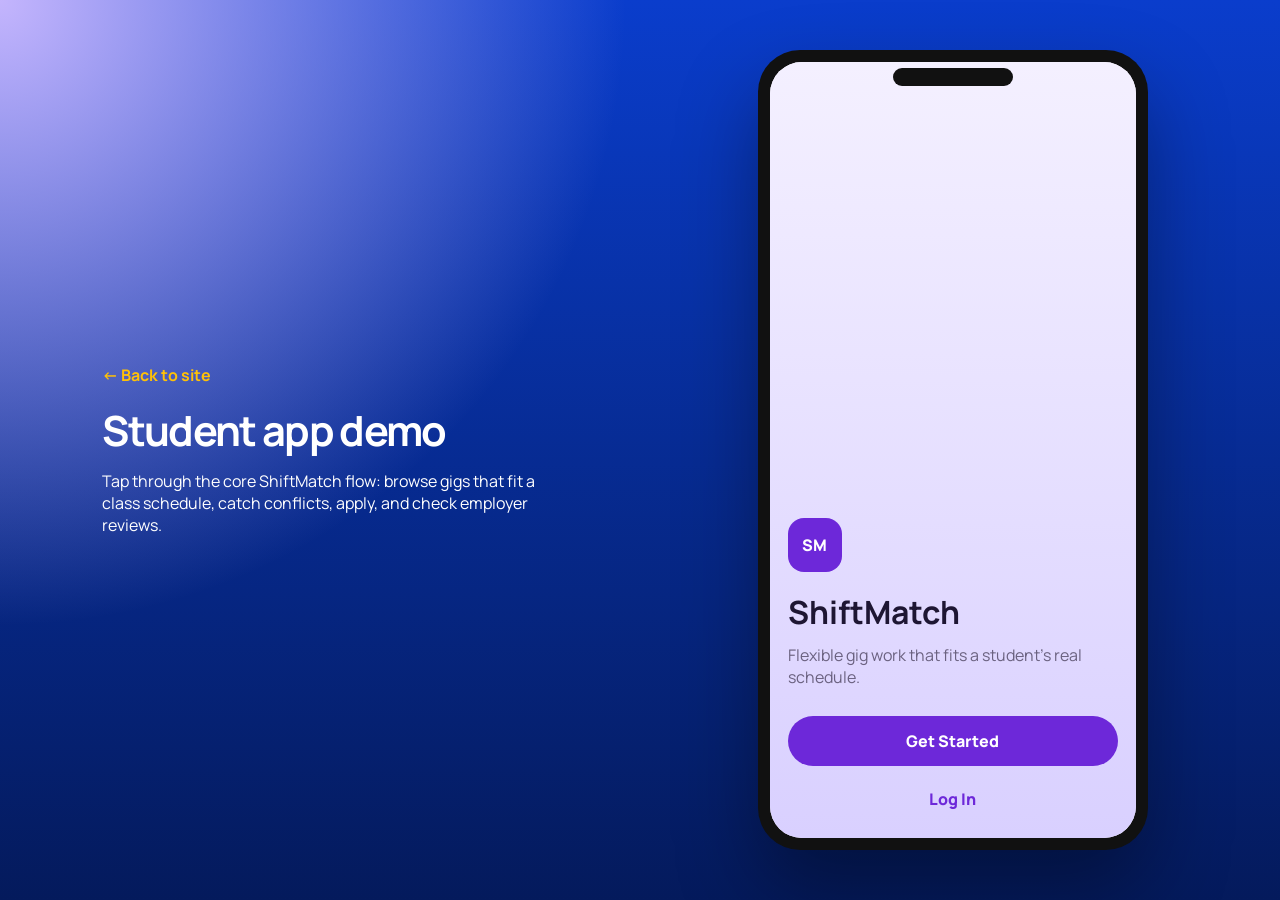
==== app.html @ 70dc3a8c "Add the initial ShiftMatch landing site and student app demo from the pitch deck. Co-authored-by: Cu" ====
<!DOCTYPE html>
<html lang="en">
  <head>
    <meta charset="UTF-8" />
    <meta name="viewport" content="width=device-width, initial-scale=1.0" />
    <title>ShiftMatch App Demo</title>
    <link rel="preconnect" href="https://fonts.googleapis.com" />
    <link rel="preconnect" href="https://fonts.gstatic.com" crossorigin />
    <link
      href="https://fonts.googleapis.com/css2?family=Manrope:wght@400;500;600;700;800&display=swap"
      rel="stylesheet"
    />
    <link rel="stylesheet" href="css/app.css" />
  </head>
  <body>
    <div class="stage">
      <aside class="stage-copy">
        <a class="back" href="index.html">← Back to site</a>
        <h1>Student app demo</h1>
        <p>
          Tap through the core ShiftMatch flow: browse gigs that fit a class
          schedule, catch conflicts, apply, and check employer reviews.
        </p>
      </aside>
      <div class="phone">
        <div class="notch"></div>
        <div id="screen" class="screen"></div>
      </div>
    </div>
    <script src="js/app.js"></script>
  </body>
</html>
---- css/app.css ----
:root {
  --purple: #6d28d9;
  --purple-2: #7c3aed;
  --bg: #f6f3ff;
  --ink: #1e1633;
  --muted: #6b6280;
  --green: #16a34a;
  --red: #e11d48;
}

* {
  box-sizing: border-box;
  margin: 0;
  padding: 0;
}

body {
  font-family: Manrope, system-ui, sans-serif;
  background:
    radial-gradient(circle at 0% 0%, #c4b5fd, transparent 40%),
    linear-gradient(180deg, #0a3dcc, #041a5c);
  min-height: 100vh;
  color: var(--ink);
}

.stage {
  min-height: 100vh;
  display: grid;
  grid-template-columns: 1fr 420px;
  gap: 40px;
  align-items: center;
  padding: 40px 8vw;
}

.stage-copy {
  color: white;
  max-width: 460px;
}

.stage-copy h1 {
  font-size: 2.6rem;
  letter-spacing: -0.04em;
  margin: 16px 0 12px;
}

.back {
  color: #ffc107;
  font-weight: 700;
  text-decoration: none;
}

.phone {
  width: 390px;
  height: 800px;
  background: #111;
  border-radius: 42px;
  padding: 12px;
  box-shadow: 0 40px 80px rgba(0, 0, 0, 0.35);
  position: relative;
}

.notch {
  position: absolute;
  top: 18px;
  left: 50%;
  transform: translateX(-50%);
  width: 120px;
  height: 18px;
  background: #111;
  border-radius: 20px;
  z-index: 2;
}

.screen {
  background: var(--bg);
  height: 100%;
  border-radius: 32px;
  overflow: hidden;
  display: flex;
  flex-direction: column;
}

.view {
  flex: 1;
  overflow: auto;
  padding: 28px 18px 16px;
}

.welcome {
  background: linear-gradient(180deg, #f4f0ff, #d9d0ff);
  display: flex;
  flex-direction: column;
  justify-content: flex-end;
  gap: 10px;
}

.logo-mark {
  width: 54px;
  height: 54px;
  border-radius: 16px;
  background: var(--purple);
  color: white;
  display: grid;
  place-items: center;
  font-weight: 800;
  margin-bottom: 8px;
}

.welcome h2 {
  font-size: 2rem;
}

.sub {
  color: var(--muted);
  margin-bottom: 18px;
}

.primary,
.ghost,
.chip,
.tab {
  border: 0;
  cursor: pointer;
  font: inherit;
}

.primary {
  width: 100%;
  background: var(--purple);
  color: white;
  border-radius: 999px;
  padding: 14px;
  font-weight: 800;
}

.ghost {
  width: 100%;
  background: transparent;
  color: var(--purple);
  padding: 12px;
  font-weight: 800;
}

.top {
  display: flex;
  justify-content: space-between;
  align-items: flex-start;
  gap: 12px;
  margin-bottom: 14px;
}

.banner {
  background: white;
  border-radius: 22px;
  padding: 16px;
  margin-bottom: 16px;
}

.quick {
  display: grid;
  grid-template-columns: repeat(4, 1fr);
  gap: 8px;
  margin: 12px 0 18px;
}

.quick button {
  background: white;
  border: 0;
  border-radius: 16px;
  padding: 10px 6px;
  font-size: 11px;
  font-weight: 700;
}

.gig {
  background: white;
  border-radius: 18px;
  padding: 12px;
  display: grid;
  grid-template-columns: 64px 1fr;
  gap: 10px;
  margin-bottom: 10px;
  text-align: left;
  width: 100%;
  border: 0;
  cursor: pointer;
}

.thumb {
  width: 64px;
  height: 64px;
  border-radius: 14px;
  background: #ddd6fe;
  display: grid;
  place-items: center;
  font-size: 22px;
}

.muted {
  color: var(--muted);
  font-size: 12px;
}

.row {
  display: flex;
  gap: 6px;
  flex-wrap: wrap;
  margin-top: 6px;
}

.pill {
  font-size: 11px;
  background: #efe9ff;
  color: var(--purple);
  border-radius: 999px;
  padding: 3px 8px;
  font-weight: 700;
}

.pill.ok {
  background: #dcfce7;
  color: var(--green);
}

.search {
  width: 100%;
  border: 0;
  background: white;
  border-radius: 14px;
  padding: 12px;
  margin-bottom: 12px;
  font: inherit;
}

.filters {
  display: flex;
  gap: 8px;
  margin-bottom: 12px;
}

.chip {
  background: white;
  border-radius: 999px;
  padding: 8px 12px;
  font-size: 12px;
  font-weight: 700;
}

.chip.active {
  background: var(--purple);
  color: white;
}

.hero-job {
  height: 140px;
  border-radius: 18px;
  background: linear-gradient(160deg, #c4b5fd, #7c3aed);
  margin-bottom: 14px;
}

.price {
  color: var(--green);
  font-weight: 800;
}

.nav-bar {
  display: grid;
  grid-template-columns: repeat(4, 1fr);
  background: white;
  border-top: 1px solid #eee;
  padding: 8px 0 14px;
}

.tab {
  background: transparent;
  color: var(--muted);
  font-size: 11px;
  font-weight: 700;
}

.tab.active {
  color: var(--purple);
}

.day {
  display: flex;
  justify-content: space-between;
  background: white;
  border-radius: 12px;
  padding: 10px 12px;
  margin-bottom: 8px;
  font-size: 13px;
}

.alert {
  background: #ffe4e6;
  color: #9f1239;
  border-radius: 16px;
  padding: 14px;
  margin-top: 12px;
}

.alert button {
  margin-top: 8px;
  background: white;
  border: 0;
  border-radius: 999px;
  padding: 8px 12px;
  font-weight: 800;
  color: var(--red);
}

.stars {
  font-size: 1.6rem;
  font-weight: 800;
}

.bar {
  height: 8px;
  background: #ece7ff;
  border-radius: 99px;
  overflow: hidden;
  margin: 8px 0 12px;
}

.bar span {
  display: block;
  height: 100%;
  background: #22c55e;
}

.review {
  background: white;
  border-radius: 16px;
  padding: 12px;
  margin-bottom: 8px;
}

.status {
  font-size: 11px;
  font-weight: 800;
  padding: 4px 8px;
  border-radius: 999px;
}

.pending {
  background: #fef3c7;
  color: #b45309;
}

.accepted {
  background: #dcfce7;
  color: #15803d;
}

.profile-head {
  text-align: center;
  padding: 12px 0 18px;
}

.avatar {
  width: 74px;
  height: 74px;
  margin: 0 auto 10px;
  border-radius: 50%;
  background: #ddd6fe;
  display: grid;
  place-items: center;
  font-weight: 800;
  font-size: 22px;
}

.stats {
  display: grid;
  grid-template-columns: repeat(3, 1fr);
  gap: 8px;
  margin: 14px 0;
}

.stats div {
  background: white;
  border-radius: 14px;
  padding: 10px;
}

.menu a,
.menu button {
  width: 100%;
  text-align: left;
  background: white;
  border: 0;
  border-radius: 14px;
  padding: 14px;
  margin-bottom: 8px;
  font: inherit;
  font-weight: 700;
}

@media (max-width: 900px) {
  .stage {
    grid-template-columns: 1fr;
    justify-items: center;
    padding: 24px 16px 40px;
  }

  .stage-copy {
    text-align: center;
  }

  .phone {
    width: min(390px, 100%);
    height: 740px;
  }
}
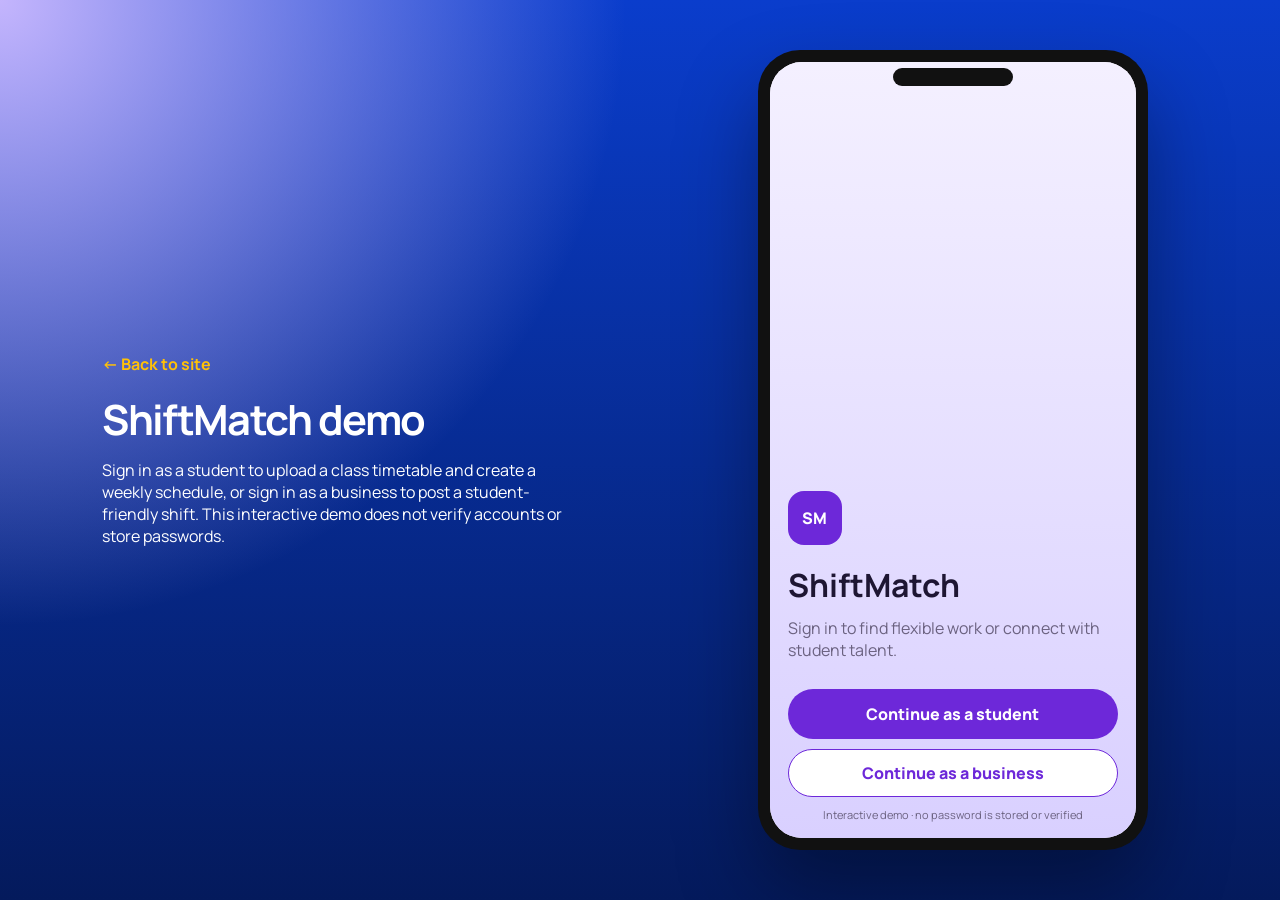
==== commit 3ae5dc57: "Add ShiftMatch student and business workflows Add student and business sign-in flows, uploaded sched" ====
--- a/app.html
+++ b/app.html
@@ -3,7 +3,7 @@
   <head>
     <meta charset="UTF-8" />
     <meta name="viewport" content="width=device-width, initial-scale=1.0" />
-    <title>ShiftMatch App Demo</title>
+    <title>ShiftMatch Student & Business Demo</title>
     <link rel="preconnect" href="https://fonts.googleapis.com" />
     <link rel="preconnect" href="https://fonts.gstatic.com" crossorigin />
     <link
@@ -16,10 +16,11 @@
     <div class="stage">
       <aside class="stage-copy">
         <a class="back" href="index.html">← Back to site</a>
-        <h1>Student app demo</h1>
+        <h1>ShiftMatch demo</h1>
         <p>
-          Tap through the core ShiftMatch flow: browse gigs that fit a class
-          schedule, catch conflicts, apply, and check employer reviews.
+        Sign in as a student to upload a class timetable and create a weekly
+        schedule, or sign in as a business to post a student-friendly shift.
+        This interactive demo does not verify accounts or store passwords.
         </p>
       </aside>
       <div class="phone">
--- a/css/app.css
+++ b/css/app.css
@@ -110,9 +110,109 @@
   font-size: 2rem;
 }
 
+.welcome .secondary-action {
+  width: 100%;
+  border: 1px solid var(--purple);
+  border-radius: 999px;
+  padding: 12px;
+  background: white;
+  color: var(--purple);
+  font: inherit;
+  font-weight: 800;
+  cursor: pointer;
+}
+
 .sub {
   color: var(--muted);
   margin-bottom: 18px;
+}
+
+.demo-note,
+.file-help,
+.schedule-caption {
+  color: var(--muted);
+  font-size: 11px;
+}
+
+.demo-note {
+  text-align: center;
+}
+
+.auth-view {
+  justify-content: flex-start;
+}
+
+.back-button {
+  width: auto;
+  padding: 0 0 10px;
+  text-align: left;
+}
+
+.auth-form,
+.upload-form,
+.business-form {
+  display: grid;
+  gap: 10px;
+  margin: 12px 0;
+}
+
+.auth-form label,
+.upload-form label,
+.business-form label {
+  display: grid;
+  gap: 5px;
+  color: var(--ink);
+  font-size: 12px;
+  font-weight: 700;
+}
+
+.auth-form input,
+.upload-form input,
+.business-form input,
+.business-form select,
+.category-select select,
+.portfolio-form input,
+.portfolio-form textarea {
+  width: 100%;
+  border: 1px solid #ddd6fe;
+  border-radius: 12px;
+  padding: 10px 12px;
+  background: white;
+  color: var(--ink);
+  font: inherit;
+}
+
+.business-form select,
+.category-select select {
+  padding: 10px 12px;
+}
+
+.portfolio-form textarea {
+  resize: vertical;
+}
+
+.category-select {
+  display: grid;
+  gap: 5px;
+  margin-bottom: 12px;
+  color: var(--muted);
+  font-size: 11px;
+  font-weight: 700;
+}
+
+.upload-form input[type="file"] {
+  padding: 8px;
+  font-size: 11px;
+}
+
+.form-message {
+  color: var(--red);
+  font-size: 12px;
+  font-weight: 700;
+}
+
+.file-help {
+  line-height: 1.45;
 }
 
 .primary,
@@ -158,7 +258,7 @@
 
 .quick {
   display: grid;
-  grid-template-columns: repeat(4, 1fr);
+  grid-template-columns: repeat(2, minmax(0, 1fr));
   gap: 8px;
   margin: 12px 0 18px;
 }
@@ -222,6 +322,26 @@
   color: var(--green);
 }
 
+.verification-pending {
+  background: #fef3c7;
+  color: #92400e;
+}
+
+.verification-verified {
+  background: #dcfce7;
+  color: #166534;
+}
+
+.verification-needs-updates,
+.verification-unverified {
+  background: #ffe4e6;
+  color: #9f1239;
+}
+
+[hidden] {
+  display: none !important;
+}
+
 .search {
   width: 100%;
   border: 0;
@@ -290,6 +410,332 @@
   padding: 10px 12px;
   margin-bottom: 8px;
   font-size: 13px;
+}
+
+.class-time {
+  border-left: 3px solid var(--purple);
+}
+
+.free-time {
+  border-left: 3px solid var(--green);
+  background: #f0fdf4;
+}
+
+.schedule-list {
+  margin-top: 14px;
+}
+
+.schedule-caption {
+  margin-top: 8px;
+}
+
+.section-title {
+  margin: 18px 0 8px;
+}
+
+.business-gig {
+  margin: 8px 0;
+  padding: 12px;
+  border-radius: 16px;
+  background: white;
+}
+
+.business-metrics {
+  display: grid;
+  grid-template-columns: repeat(3, minmax(0, 1fr));
+  gap: 8px;
+  margin: 14px 0;
+}
+
+.business-metrics article {
+  display: grid;
+  gap: 2px;
+  padding: 12px 8px;
+  border-radius: 16px;
+  background: white;
+  text-align: center;
+}
+
+.business-metrics strong {
+  color: var(--purple);
+  font-size: 1.35rem;
+}
+
+.business-metrics span {
+  color: var(--muted);
+  font-size: 10px;
+}
+
+.dashboard-actions {
+  display: grid;
+  gap: 8px;
+  margin-bottom: 18px;
+}
+
+.dashboard-action {
+  display: grid;
+  grid-template-columns: 38px 1fr;
+  align-items: center;
+  column-gap: 10px;
+  padding: 12px;
+  border: 0;
+  border-radius: 16px;
+  background: white;
+  color: var(--ink);
+  text-align: left;
+  cursor: pointer;
+  font: inherit;
+}
+
+.dashboard-action > span {
+  grid-row: span 2;
+  display: grid;
+  place-items: center;
+  width: 38px;
+  height: 38px;
+  border-radius: 12px;
+  background: #efe9ff;
+  color: var(--purple);
+  font-size: 20px;
+}
+
+.dashboard-action small {
+  color: var(--muted);
+}
+
+.dashboard-signout {
+  padding: 6px 10px;
+  border: 0;
+  border-radius: 999px;
+  background: white;
+  color: var(--purple);
+  font: inherit;
+  font-size: 11px;
+  font-weight: 800;
+  cursor: pointer;
+}
+
+.section-heading,
+.application-card-head {
+  display: flex;
+  align-items: center;
+  justify-content: space-between;
+  gap: 8px;
+}
+
+.application-card,
+.applicant-card,
+.location-card {
+  margin: 10px 0;
+  padding: 14px;
+  border-radius: 18px;
+  background: white;
+}
+
+.application-card > p,
+.applicant-card > p {
+  margin-top: 6px;
+}
+
+.applicant-actions {
+  display: flex;
+  gap: 8px;
+  margin-top: 12px;
+}
+
+.accept-action,
+.decline-action {
+  flex: 1;
+  padding: 9px 12px;
+  border: 0;
+  border-radius: 999px;
+  font: inherit;
+  font-size: 12px;
+  font-weight: 800;
+  cursor: pointer;
+}
+
+.accept-action {
+  background: #dcfce7;
+  color: #166534;
+}
+
+.decline-action {
+  background: #ffe4e6;
+  color: #9f1239;
+}
+
+.text-action,
+.map-link {
+  border: 0;
+  background: transparent;
+  color: var(--purple);
+  font: inherit;
+  font-size: 12px;
+  font-weight: 800;
+  text-decoration: none;
+  cursor: pointer;
+}
+
+.location-card {
+  display: grid;
+  grid-template-columns: 38px 1fr;
+  gap: 10px;
+  align-items: start;
+}
+
+.location-pin {
+  display: grid;
+  place-items: center;
+  width: 38px;
+  height: 38px;
+  border-radius: 12px;
+  background: #efe9ff;
+  color: var(--purple);
+  font-size: 24px;
+}
+
+.location-copy {
+  min-width: 0;
+}
+
+.location-copy p {
+  margin: 4px 0;
+  overflow-wrap: anywhere;
+}
+
+.detail-map-link {
+  display: inline-block;
+  margin: 4px 0 10px;
+}
+
+.success-message {
+  margin: 12px 0;
+  padding: 10px;
+  border-radius: 12px;
+  background: #dcfce7;
+  color: #166534;
+  font-size: 12px;
+  font-weight: 700;
+}
+
+.status.declined {
+  background: #ffe4e6;
+  color: #9f1239;
+}
+
+.verification-card,
+.portfolio-section,
+.empty-state {
+  background: white;
+  border-radius: 18px;
+  padding: 14px;
+  margin: 12px 0;
+}
+
+.verification-card h3 {
+  margin-bottom: 6px;
+}
+
+.verification-summary {
+  display: flex;
+  align-items: center;
+  justify-content: space-between;
+  gap: 8px;
+  margin: 12px 0 6px;
+}
+
+.documents-form,
+.portfolio-form {
+  display: grid;
+  gap: 10px;
+  margin: 12px 0;
+}
+
+.documents-form label,
+.portfolio-form label {
+  display: grid;
+  gap: 5px;
+  color: var(--ink);
+  font-size: 12px;
+  font-weight: 700;
+}
+
+.documents-form input[type="file"] {
+  width: 100%;
+  border: 1px solid #ddd6fe;
+  border-radius: 12px;
+  padding: 8px;
+  background: white;
+  font: inherit;
+  font-size: 11px;
+}
+
+.share-toggle {
+  grid-template-columns: auto 1fr !important;
+  align-items: center;
+}
+
+.share-toggle input {
+  width: 18px !important;
+  height: 18px;
+  accent-color: var(--purple);
+}
+
+.portfolio-link {
+  margin-top: 14px;
+}
+
+.portfolio-card {
+  display: grid;
+  grid-template-columns: 44px 1fr auto;
+  gap: 10px;
+  align-items: center;
+  width: 100%;
+  padding: 12px;
+  margin: 8px 0;
+  border: 0;
+  border-radius: 16px;
+  background: white;
+  color: var(--ink);
+  text-align: left;
+  font: inherit;
+  cursor: pointer;
+}
+
+.portfolio-card > span:nth-child(2) {
+  min-width: 0;
+}
+
+.portfolio-subtitle {
+  display: block;
+  overflow-wrap: anywhere;
+}
+
+.small-avatar {
+  width: 42px;
+  height: 42px;
+  margin: 0;
+  font-size: 14px;
+}
+
+.portfolio-arrow {
+  color: var(--purple);
+  font-size: 11px;
+  font-weight: 800;
+}
+
+.portfolio-section h3 {
+  margin-bottom: 6px;
+}
+
+.portfolio-section p,
+.portfolio-contact {
+  overflow-wrap: anywhere;
+}
+
+.empty-state {
+  color: var(--muted);
 }
 
 .alert {
